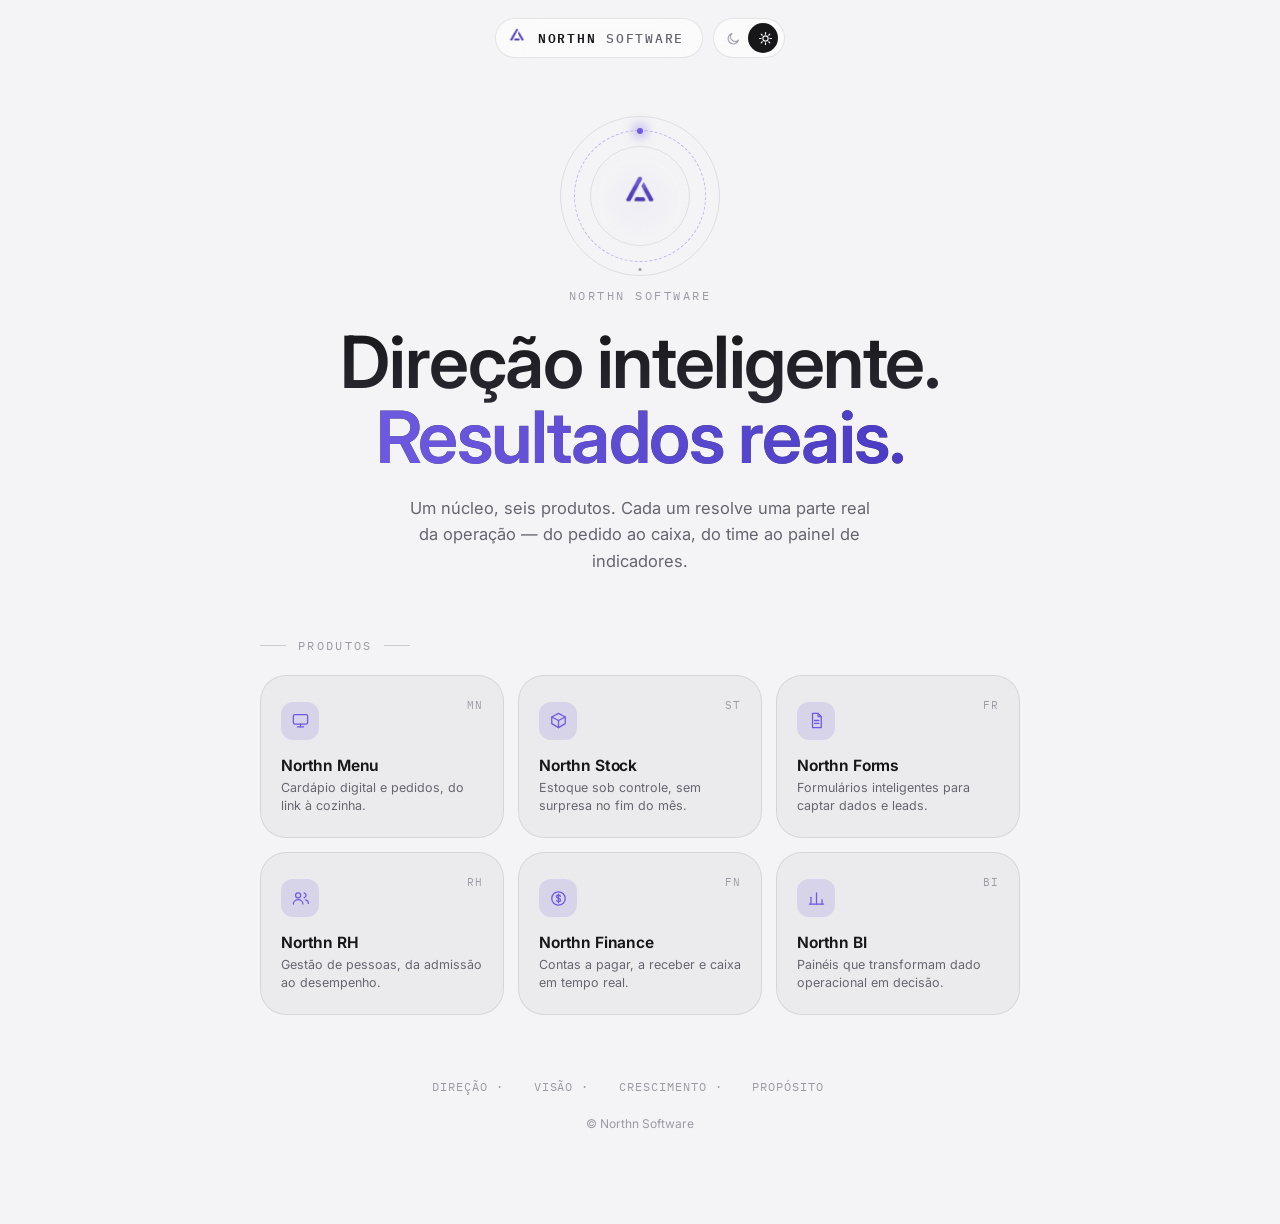
==== index-standalone.html @ f683bc9d "Add files via upload" ====
<!DOCTYPE html>
<html lang="pt-BR" data-theme="dark">
<head>
<meta charset="UTF-8">
<meta name="viewport" content="width=device-width, initial-scale=1, viewport-fit=cover">
<title>Northn Software — Direção inteligente. Resultados reais.</title>
<meta name="description" content="Northn Software: Menu, Stock, Forms, RH, Finance e BI — uma suíte de produtos para operações que querem crescer com clareza.">
<link rel="icon" href="[data-uri]">

<link rel="preconnect" href="https://fonts.googleapis.com">
<link rel="preconnect" href="https://fonts.gstatic.com" crossorigin>
<link href="https://fonts.googleapis.com/css2?family=Inter:wght@400;500;600;650;700&family=IBM+Plex+Mono:wght@400;500&display=swap" rel="stylesheet">
<link href="https://api.fontshare.com/v2/css?f[]=clash-display@500,600,700&display=swap" rel="stylesheet">

<style>
/* =========================================================
   Northn Software — Design System
   Dark liquid-glass, acento violeta (extraído da marca),
   tipografia Clash Display + Inter + IBM Plex Mono.
   ========================================================= */

:root {
  /* ---- Cor (tema escuro, padrão) ---- */
  --void: #0a0a0d;
  --charcoal: #131317;
  --surface: rgba(255,255,255,0.045);
  --surface-strong: rgba(255,255,255,0.08);
  --line: rgba(255,255,255,0.09);
  --line-strong: rgba(255,255,255,0.16);

  --ink: #f3f2f6;
  --ink-soft: #9a99a5;
  --ink-faint: #55545f;

  --accent-1: #9c8cff;
  --accent-2: #4b3bc4;
  --accent-rgb: 124, 106, 232;

  --grain-op: 0.4;
  --hero-gradient: linear-gradient(180deg, #fff 0%, #f3f2f6 55%, #b9b7c6 100%);
  --ambient-2: rgba(255,255,255,0.05);

  /* ---- Tipografia ---- */
  --font-display: 'Clash Display', 'Inter', sans-serif;
  --font-body: 'Inter', -apple-system, sans-serif;
  --font-mono: 'IBM Plex Mono', ui-monospace, monospace;

  /* ---- Motion ---- */
  --ease-spring: cubic-bezier(0.34, 1.56, 0.64, 1);
  --ease-out: cubic-bezier(0.16, 1, 0.3, 1);

  --r-md: 18px;
  --r-lg: 26px;
  --r-pill: 999px;
}

:root[data-theme="light"] {
  --void: #f4f4f6;
  --charcoal: #ffffff;
  --surface: rgba(0,0,0,0.035);
  --surface-strong: rgba(0,0,0,0.06);
  --line: rgba(0,0,0,0.09);
  --line-strong: rgba(0,0,0,0.16);

  --ink: #17171a;
  --ink-soft: #66656f;
  --ink-faint: #9c9ba5;

  --accent-1: #6e5ae0;
  --accent-2: #4b3bc4;
  --accent-rgb: 94, 74, 216;

  --grain-op: 0.25;
  --hero-gradient: linear-gradient(180deg, #17171a 0%, #2b2a33 55%, #55545f 100%);
  --ambient-2: rgba(0,0,0,0.035);
}

/* Transição suave ao trocar de tema */
body, .ambient, .glass, .topbar-inner, .tile, .feature, .other-link,
.detail-icon, .tile-icon, .back-btn, .theme-toggle, .theme-toggle .thumb {
  transition: background-color 0.5s var(--ease-out), border-color 0.5s var(--ease-out),
              color 0.5s var(--ease-out), box-shadow 0.5s var(--ease-out);
}

* { box-sizing: border-box; }
html { scroll-behavior: smooth; }
html, body {
  margin: 0; padding: 0;
  background: var(--void);
  color: var(--ink);
  font-family: var(--font-body);
  -webkit-font-smoothing: antialiased;
  overflow-x: hidden;
}
img { max-width: 100%; display: block; }
button { font-family: inherit; cursor: pointer; }
a { text-decoration: none; color: inherit; }
::selection { background: rgba(var(--accent-rgb), 0.35); color: #fff; }
::-webkit-scrollbar { width: 0; height: 0; }

/* ---------- Fundo ambiente ---------- */
.ambient {
  position: fixed; inset: 0; z-index: -1; overflow: hidden; background: var(--void);
}
.ambient::before, .ambient::after {
  content: ''; position: absolute; border-radius: 50%; filter: blur(90px);
}
.ambient::before {
  width: 60vmax; height: 60vmax; top: -22%; left: -18%;
  background: radial-gradient(circle at 35% 35%, rgba(var(--accent-rgb), 0.16), transparent 70%);
  animation: driftA 26s ease-in-out infinite alternate;
}
.ambient::after {
  width: 55vmax; height: 55vmax; bottom: -25%; right: -15%;
  background: radial-gradient(circle at 65% 65%, var(--ambient-2, rgba(255,255,255,0.05)), transparent 70%);
  animation: driftB 30s ease-in-out infinite alternate;
}
@keyframes driftA { to { transform: translate(6%, 8%) scale(1.12); } }
@keyframes driftB { to { transform: translate(-5%, -6%) scale(1.08); } }
.ambient .grain {
  position: absolute; inset: 0;
  background-image: radial-gradient(rgba(255,255,255,0.025) 1px, transparent 1px);
  background-size: 3px 3px;
  opacity: var(--grain-op);
}

/* ---------- Vidro ---------- */
.glass {
  background: var(--surface);
  backdrop-filter: blur(22px) saturate(1.4);
  -webkit-backdrop-filter: blur(22px) saturate(1.4);
  border: 1px solid var(--line);
}

/* ---------- Barra superior ---------- */
.topbar {
  position: fixed; top: 0; left: 0; right: 0; z-index: 100;
  display: flex; align-items: center; justify-content: center; gap: 10px;
  padding: 18px 24px;
  transition: padding 0.4s var(--ease-out);
}
.topbar.scrolled { padding: 12px 24px; }
.topbar-inner {
  display: flex; align-items: center; gap: 10px;
  padding: 8px 18px 8px 10px;
  border-radius: var(--r-pill);
  background: rgba(19,19,23,0.55);
  backdrop-filter: blur(20px) saturate(1.5);
  -webkit-backdrop-filter: blur(20px) saturate(1.5);
  border: 1px solid var(--line);
  cursor: pointer;
  transition: border-color 0.25s var(--ease-out), transform 0.2s var(--ease-spring), background 0.5s var(--ease-out);
}
[data-theme="light"] .topbar-inner { background: rgba(255,255,255,0.6); }
.topbar-inner:hover { border-color: var(--line-strong); }
.topbar-inner:active { transform: scale(0.97); }
.topbar-inner img { width: 22px; height: 22px; object-fit: contain; }
.topbar-word {
  font-family: var(--font-mono); font-size: 12.5px; font-weight: 500;
  letter-spacing: 0.14em; color: var(--ink-soft);
}
.topbar-word b { color: var(--ink); font-weight: 600; }

/* ---------- Seletor de tema ---------- */
.theme-toggle {
  display: flex; align-items: center; gap: 2px;
  padding: 4px; border-radius: var(--r-pill);
  background: rgba(19,19,23,0.55);
  backdrop-filter: blur(20px) saturate(1.5);
  -webkit-backdrop-filter: blur(20px) saturate(1.5);
  border: 1px solid var(--line);
  position: relative;
}
[data-theme="light"] .theme-toggle { background: rgba(255,255,255,0.6); }
.theme-toggle button {
  position: relative; z-index: 2;
  width: 30px; height: 30px; border: none; background: transparent;
  border-radius: 50%; display: flex; align-items: center; justify-content: center;
  color: var(--ink-faint);
  transition: color 0.35s var(--ease-out);
}
.theme-toggle button svg { width: 15px; height: 15px; }
.theme-toggle button.is-active { color: var(--void); }
.theme-toggle .thumb {
  position: absolute; top: 4px; left: 4px; width: 30px; height: 30px;
  border-radius: 50%; background: var(--ink);
  transition: transform 0.4s var(--ease-spring), background 0.5s var(--ease-out);
  z-index: 1;
}
.theme-toggle[data-pos="1"] .thumb { transform: translateX(30px); }

/* ---------- Layout de página ---------- */
.stage { position: relative; min-height: 100vh; }
.view {
  min-height: 100vh;
  display: flex; flex-direction: column; align-items: center;
  padding: 130px 24px 80px;
  opacity: 0; transform: translateY(10px) scale(0.985); filter: blur(6px);
  transition: opacity 0.55s var(--ease-out), transform 0.55s var(--ease-out), filter 0.55s var(--ease-out);
  pointer-events: none;
  position: absolute; inset: 0;
}
.view.active { opacity: 1; transform: translateY(0) scale(1); filter: blur(0); pointer-events: auto; position: relative; }

/* ---------- Hero ---------- */
.hero { text-align: center; max-width: 720px; margin: 0 auto 64px; position: relative; }
.hero-spotlight {
  position: absolute; inset: -60px -24px auto -24px; height: 420px;
  background: radial-gradient(320px circle at var(--mx, 50%) var(--my, 10%), rgba(var(--accent-rgb), 0.14), transparent 70%);
  pointer-events: none; z-index: -1; opacity: 0; transition: opacity 0.6s var(--ease-out);
}
.hero:hover .hero-spotlight { opacity: 1; }

.ring-wrap {
  position: relative; width: 132px; height: 132px; margin: 0 auto 26px;
  display: flex; align-items: center; justify-content: center;
}
.ring {
  position: absolute; inset: 0; border-radius: 50%;
  border: 1px dashed rgba(var(--accent-rgb), 0.35);
  animation: spin 46s linear infinite;
}
.ring::before {
  content: ''; position: absolute; top: -3px; left: 50%; width: 6px; height: 6px;
  background: var(--accent-1); border-radius: 50%; transform: translateX(-50%);
  box-shadow: 0 0 12px 2px rgba(var(--accent-rgb), 0.7);
}
.ring-outer {
  position: absolute; inset: -14px; border-radius: 50%;
  border: 1px solid var(--line);
  animation: spin 70s linear infinite reverse;
}
.ring-outer::before {
  content: ''; position: absolute; bottom: 4px; left: 50%; width: 3px; height: 3px;
  background: var(--ink-faint); border-radius: 50%; transform: translateX(-50%);
}
.ring-inner {
  position: absolute; inset: 16px; border-radius: 50%;
  border: 1px solid var(--line);
}
@keyframes spin { to { transform: rotate(360deg); } }
.logo-mark {
  width: 46px; height: 46px; object-fit: contain; position: relative; z-index: 2;
  filter: drop-shadow(0 8px 20px rgba(var(--accent-rgb), 0.35));
  transition: transform 0.5s var(--ease-spring);
}
.ring-wrap:hover .logo-mark { transform: scale(1.08) rotate(-6deg); }

.eyebrow-word {
  font-family: var(--font-mono); font-size: 11.5px; letter-spacing: 0.22em;
  color: var(--ink-faint); text-transform: uppercase; margin-bottom: 22px;
}

.hero h1 {
  font-family: var(--font-display); font-weight: 600;
  font-size: clamp(38px, 7vw, 72px); line-height: 1.04; letter-spacing: -0.02em;
  margin: 0 0 20px;
  background: var(--hero-gradient);
  -webkit-background-clip: text; background-clip: text; color: transparent;
}
.hero h1 .grad {
  background: linear-gradient(100deg, var(--accent-1), var(--accent-2));
  -webkit-background-clip: text; background-clip: text; color: transparent;
}

.hero p.sub {
  font-size: 16.5px; line-height: 1.6; color: var(--ink-soft);
  max-width: 480px; margin: 0 auto;
}

/* ---------- Grid de produtos ---------- */
.grid-label {
  font-family: var(--font-mono); font-size: 11.5px; letter-spacing: 0.2em;
  color: var(--ink-faint); text-transform: uppercase;
  display: flex; align-items: center; gap: 12px;
  margin-bottom: 22px;
}
.grid-label::before, .grid-label::after { content: ''; width: 26px; height: 1px; background: var(--line-strong); }

.grid {
  display: grid; grid-template-columns: repeat(3, 1fr); gap: 14px;
  width: 100%; max-width: 760px;
  perspective: 1200px;
}
@media (max-width: 720px) { .grid { grid-template-columns: repeat(2, 1fr); } }
@media (max-width: 440px) { .grid { grid-template-columns: 1fr; } }

.tile {
  position: relative;
  padding: 26px 20px 22px;
  border-radius: var(--r-lg);
  background: var(--surface);
  border: 1px solid var(--line);
  backdrop-filter: blur(18px) saturate(1.3);
  -webkit-backdrop-filter: blur(18px) saturate(1.3);
  text-align: left;
  overflow: hidden;
  opacity: 0; transform: translateY(16px);
  animation: tileIn 0.6s var(--ease-out) both;
  transition: transform 0.32s var(--ease-spring), border-color 0.3s var(--ease-out), background 0.3s var(--ease-out);
}
.tile:nth-child(1) { animation-delay: 0.28s; }
.tile:nth-child(2) { animation-delay: 0.34s; }
.tile:nth-child(3) { animation-delay: 0.40s; }
.tile:nth-child(4) { animation-delay: 0.46s; }
.tile:nth-child(5) { animation-delay: 0.52s; }
.tile:nth-child(6) { animation-delay: 0.58s; }
@keyframes tileIn { to { opacity: 1; transform: translateY(0); } }

.tile::before {
  content: ''; position: absolute; inset: -1px; border-radius: inherit; padding: 1px;
  background: conic-gradient(from var(--ang, 0deg), transparent 0 70%, var(--accent-1) 85%, transparent 100%);
  -webkit-mask: linear-gradient(#000 0 0) content-box, linear-gradient(#000 0 0);
  -webkit-mask-composite: xor; mask-composite: exclude;
  opacity: 0; transition: opacity 0.4s var(--ease-out);
  pointer-events: none;
}
.tile:hover::before { opacity: 1; animation: sweep 2.6s linear infinite; }
@keyframes sweep { to { --ang: 360deg; } }

.tile:hover { border-color: var(--line-strong); background: var(--surface-strong); }
.tile:active { transform: scale(0.98) !important; }

.tile-icon {
  width: 38px; height: 38px; border-radius: 12px;
  display: flex; align-items: center; justify-content: center;
  background: rgba(var(--accent-rgb), 0.14);
  color: var(--accent-1);
  margin-bottom: 16px;
  transition: transform 0.35s var(--ease-spring);
}
.tile:hover .tile-icon { transform: scale(1.08) rotate(-4deg); }
.tile-icon svg { width: 19px; height: 19px; }

.tile-code {
  position: absolute; top: 22px; right: 20px;
  font-family: var(--font-mono); font-size: 10.5px; letter-spacing: 0.08em;
  color: var(--ink-faint);
}
.tile h3 { font-size: 15.5px; font-weight: 650; margin: 0 0 4px; letter-spacing: -0.01em; }
.tile p { font-size: 12.5px; color: var(--ink-soft); margin: 0; line-height: 1.45; }

/* ---------- Rodapé (home) ---------- */
.values {
  display: flex; flex-wrap: wrap; justify-content: center; gap: 10px 22px;
  margin-top: 64px; font-family: var(--font-mono); font-size: 11.5px;
  letter-spacing: 0.08em; color: var(--ink-faint); text-transform: uppercase;
}
.values span { position: relative; padding-right: 24px; }
.values span::after { content: '·'; position: absolute; right: 8px; color: var(--ink-faint); }
.values span:last-child::after { content: ''; }

.footer-note {
  margin-top: 22px; font-size: 12px; color: var(--ink-faint);
}

/* ---------- Página de projeto ---------- */
.back-btn {
  display: inline-flex; align-items: center; gap: 7px;
  padding: 9px 16px 9px 12px; border-radius: var(--r-pill);
  font-size: 13px; font-weight: 600; color: var(--ink-soft);
  align-self: flex-start; margin: 0 auto 40px; width: fit-content;
  transition: border-color 0.25s var(--ease-out), color 0.25s var(--ease-out), transform 0.2s var(--ease-spring);
}
.back-btn:hover { color: var(--ink); border-color: var(--line-strong); }
.back-btn:active { transform: scale(0.96); }
.back-btn svg { width: 15px; height: 15px; }

.detail { max-width: 620px; margin: 0 auto; text-align: center; }

.detail-icon {
  width: 76px; height: 76px; border-radius: 22px;
  display: flex; align-items: center; justify-content: center;
  background: rgba(var(--accent-rgb), 0.14);
  color: var(--accent-1);
  margin: 0 auto 24px;
  box-shadow: 0 18px 50px -18px rgba(var(--accent-rgb), 0.55);
}
.detail-icon svg { width: 34px; height: 34px; }

.detail-code {
  display: inline-block; font-family: var(--font-mono); font-size: 11px;
  letter-spacing: 0.16em; color: var(--ink-soft); text-transform: uppercase;
  padding: 6px 14px; border-radius: var(--r-pill); border: 1px solid var(--line);
  margin-bottom: 18px;
}

.detail h2 {
  font-family: var(--font-display); font-weight: 600;
  font-size: clamp(30px, 5vw, 46px); letter-spacing: -0.02em; margin: 0 0 14px;
}
.detail .tagline {
  font-size: 17px; color: var(--ink); font-weight: 500; margin: 0 0 16px;
}
.detail .desc {
  font-size: 15.5px; line-height: 1.7; color: var(--ink-soft); margin: 0 0 40px;
}

.features {
  display: grid; gap: 12px; text-align: left; margin: 0 0 48px;
}
.feature {
  display: flex; align-items: flex-start; gap: 14px;
  padding: 16px 18px; border-radius: var(--r-md);
  background: var(--surface); border: 1px solid var(--line);
}
.feature .dot {
  flex-shrink: 0; width: 22px; height: 22px; border-radius: 50%;
  background: rgba(var(--accent-rgb), 0.16); color: var(--accent-1);
  display: flex; align-items: center; justify-content: center; margin-top: 1px;
}
.feature .dot svg { width: 11px; height: 11px; }
.feature p { margin: 0; font-size: 14px; color: var(--ink-soft); line-height: 1.5; }
.feature strong { color: var(--ink); font-weight: 600; }

.divider { width: 100%; height: 1px; background: var(--line); margin-bottom: 32px; }

.other-label {
  font-family: var(--font-mono); font-size: 11px; letter-spacing: 0.16em;
  color: var(--ink-faint); text-transform: uppercase; margin-bottom: 16px;
}
.other-links { display: flex; flex-wrap: wrap; justify-content: center; gap: 8px; }
.other-link {
  padding: 8px 15px; border-radius: var(--r-pill); font-size: 12.5px; font-weight: 550;
  background: var(--surface); border: 1px solid var(--line); color: var(--ink-soft);
  transition: all 0.25s var(--ease-out);
}
.other-link:hover { color: var(--ink); border-color: var(--line-strong); transform: translateY(-2px); }

/* ---------- Scroll reveal ---------- */
.reveal {
  opacity: 0; transform: translateY(22px);
  transition: opacity 0.7s var(--ease-out), transform 0.7s var(--ease-out);
}
.reveal.visible { opacity: 1; transform: translateY(0); }

/* ---------- Acessibilidade ---------- */
:focus-visible { outline: 2px solid var(--accent-1); outline-offset: 3px; border-radius: 8px; }

@media (prefers-reduced-motion: reduce) {
  *, *::before, *::after { animation-duration: 0.001s !important; transition-duration: 0.001s !important; }
  .ring, .ring-outer { animation: none; }
}

</style>
</head>
<body>

<div class="ambient"><div class="grain"></div></div>

<div class="topbar" id="topbar">
  <a href="#" class="topbar-inner">
    <img src="[data-uri]" alt="Northn">
    <span class="topbar-word"><b>NORTHN</b> SOFTWARE</span>
  </a>
  <div class="theme-toggle" id="themeToggle" data-pos="0">
    <div class="thumb"></div>
    <button type="button" data-theme-btn="dark" aria-label="Tema escuro" title="Tema escuro"></button>
    <button type="button" data-theme-btn="light" aria-label="Tema claro" title="Tema claro"></button>
  </div>
</div>

<div class="stage">
  <div class="view" id="view-home"></div>
  <div class="view" id="view-detail"></div>
</div>

<script>
/* =========================================================
   Northn Software — app.js
   Dados dos produtos + roteamento (hash) + render das telas
   ========================================================= */

const ICONS = {
  menu: `<svg viewBox="0 0 24 24" fill="none" stroke="currentColor" stroke-width="1.6" stroke-linecap="round" stroke-linejoin="round"><rect x="3" y="4.5" width="18" height="12" rx="2"/><line x1="8" y1="20" x2="16" y2="20"/><line x1="12" y1="16.5" x2="12" y2="20"/></svg>`,
  stock: `<svg viewBox="0 0 24 24" fill="none" stroke="currentColor" stroke-width="1.6" stroke-linecap="round" stroke-linejoin="round"><path d="M3.5 7.5 12 3l8.5 4.5V16L12 21l-8.5-5Z"/><path d="M3.5 7.5 12 12l8.5-4.5"/><line x1="12" y1="12" x2="12" y2="21"/></svg>`,
  forms: `<svg viewBox="0 0 24 24" fill="none" stroke="currentColor" stroke-width="1.6" stroke-linecap="round" stroke-linejoin="round"><path d="M7 3h7l4 4v14H7Z"/><path d="M14 3v4h4"/><line x1="9.5" y1="12" x2="15" y2="12"/><line x1="9.5" y1="15.5" x2="15" y2="15.5"/></svg>`,
  rh: `<svg viewBox="0 0 24 24" fill="none" stroke="currentColor" stroke-width="1.6" stroke-linecap="round" stroke-linejoin="round"><circle cx="9" cy="8" r="3.2"/><path d="M3 19c0-3.3 2.7-5.5 6-5.5s6 2.2 6 5.5"/><path d="M16.5 4.8c1.4.4 2.5 1.7 2.5 3.2s-1.1 2.8-2.5 3.2"/><path d="M18.5 13.7c2 .6 3.5 2.4 3.5 4.6"/></svg>`,
  finance: `<svg viewBox="0 0 24 24" fill="none" stroke="currentColor" stroke-width="1.6" stroke-linecap="round" stroke-linejoin="round"><circle cx="12" cy="12" r="8.5"/><path d="M14.5 9.3c-.4-.9-1.4-1.4-2.5-1.4-1.5 0-2.6.9-2.6 2s.9 1.7 2.6 2c1.7.3 2.6 1 2.6 2.1 0 1.1-1.1 2-2.6 2-1.2 0-2.1-.5-2.5-1.4"/><line x1="12" y1="6.5" x2="12" y2="17.5"/></svg>`,
  bi: `<svg viewBox="0 0 24 24" fill="none" stroke="currentColor" stroke-width="1.6" stroke-linecap="round" stroke-linejoin="round"><line x1="5" y1="19" x2="5" y2="10.5"/><line x1="12" y1="19" x2="12" y2="5"/><line x1="19" y1="19" x2="19" y2="13.5"/><line x1="3" y1="19" x2="21" y2="19"/></svg>`,
  check: `<svg viewBox="0 0 24 24" fill="none" stroke="currentColor" stroke-width="2.2" stroke-linecap="round" stroke-linejoin="round"><polyline points="5 13 9.5 17.5 19 7"/></svg>`,
  chevronLeft: `<svg viewBox="0 0 24 24" fill="none" stroke="currentColor" stroke-width="2" stroke-linecap="round" stroke-linejoin="round"><polyline points="15 6 9 12 15 18"/></svg>`,
  sun: `<svg viewBox="0 0 24 24" fill="none" stroke="currentColor" stroke-width="1.8" stroke-linecap="round" stroke-linejoin="round"><circle cx="12" cy="12" r="4.2"/><line x1="12" y1="2.5" x2="12" y2="5"/><line x1="12" y1="19" x2="12" y2="21.5"/><line x1="2.5" y1="12" x2="5" y2="12"/><line x1="19" y1="12" x2="21.5" y2="12"/><line x1="5.1" y1="5.1" x2="6.8" y2="6.8"/><line x1="17.2" y1="17.2" x2="18.9" y2="18.9"/><line x1="5.1" y1="18.9" x2="6.8" y2="17.2"/><line x1="17.2" y1="6.8" x2="18.9" y2="5.1"/></svg>`,
  moon: `<svg viewBox="0 0 24 24" fill="none" stroke="currentColor" stroke-width="1.8" stroke-linecap="round" stroke-linejoin="round"><path d="M20 14.5A8.5 8.5 0 1 1 9.5 4a6.8 6.8 0 0 0 10.5 10.5Z"/></svg>`,
};

const PRODUTOS = [
  {
    id: 'menu', codigo: 'MN',
    nome: 'Northn Menu',
    resumo: 'Cardápio digital e pedidos, do link à cozinha.',
    tagline: 'O cardápio que também administra o pedido.',
    descricao: 'Cada loja tem seu próprio cardápio digital, com identidade visual própria e um painel completo para gerenciar produtos, categorias, horários e pedidos — do primeiro clique do cliente até a confirmação na cozinha.',
    features: [
      { t: 'Cardápio por loja', d: 'Identidade visual, categorias e produtos configuráveis por estabelecimento.' },
      { t: 'Pedidos em tempo real', d: 'O pedido chega instantaneamente no painel de quem está operando.' },
      { t: 'Painel de gestão', d: 'Horários, disponibilidade e status do pedido em um só lugar.' },
    ],
  },
  {
    id: 'stock', codigo: 'ST',
    nome: 'Northn Stock',
    resumo: 'Estoque sob controle, sem surpresa no fim do mês.',
    tagline: 'Saiba o que tem, o que falta e o que está parado.',
    descricao: 'Controle de estoque pensado para operação: entradas, saídas e alertas de reposição antes que o item mais vendido acabe. Menos planilha, mais decisão.',
    features: [
      { t: 'Alertas de reposição', d: 'Aviso automático antes de um item crítico zerar.' },
      { t: 'Movimentações rastreadas', d: 'Toda entrada e saída registrada, com histórico consultável.' },
      { t: 'Visão por categoria', d: 'Entenda o que gira rápido e o que está parado no estoque.' },
    ],
  },
  {
    id: 'forms', codigo: 'FR',
    nome: 'Northn Forms',
    resumo: 'Formulários inteligentes para captar dados e leads.',
    tagline: 'Do formulário à resposta, sem fricção.',
    descricao: 'Monte formulários personalizados para captar pedidos, leads ou respostas internas, com lógica condicional e envio direto para quem precisa agir sobre aquele dado.',
    features: [
      { t: 'Construção sem código', d: 'Monte e publique um formulário em minutos.' },
      { t: 'Lógica condicional', d: 'Perguntas que se adaptam à resposta anterior.' },
      { t: 'Respostas organizadas', d: 'Cada envio chega estruturado, pronto para uso.' },
    ],
  },
  {
    id: 'rh', codigo: 'RH',
    nome: 'Northn RH',
    resumo: 'Gestão de pessoas, da admissão ao desempenho.',
    tagline: 'Um lugar só para cuidar de quem faz a operação acontecer.',
    descricao: 'Centraliza admissão, ponto e avaliações de desempenho, dando ao time de gestão uma visão clara de cada pessoa e do time como um todo.',
    features: [
      { t: 'Admissão simplificada', d: 'Documentos e dados do colaborador em um fluxo único.' },
      { t: 'Ponto digital', d: 'Registro de jornada sem planilha paralela.' },
      { t: 'Avaliações de desempenho', d: 'Acompanhamento contínuo, não só uma vez por ano.' },
    ],
  },
  {
    id: 'finance', codigo: 'FN',
    nome: 'Northn Finance',
    resumo: 'Contas a pagar, a receber e caixa em tempo real.',
    tagline: 'Visão clara do caixa, sem esperar o fim do mês.',
    descricao: 'Acompanhe contas a pagar e a receber, fluxo de caixa e projeções, com uma visão financeira que se atualiza junto com a operação — não depois dela.',
    features: [
      { t: 'Fluxo de caixa ao vivo', d: 'Entradas e saídas refletidas assim que acontecem.' },
      { t: 'Contas organizadas', d: 'A pagar e a receber, com vencimento e status visíveis.' },
      { t: 'Projeções simples', d: 'Uma leitura clara de para onde o caixa está indo.' },
    ],
  },
  {
    id: 'bi', codigo: 'BI',
    nome: 'Northn BI',
    resumo: 'Painéis que transformam dado operacional em decisão.',
    tagline: 'Os números da operação, prontos para decidir.',
    descricao: 'Reúne dados dos outros produtos Northn (e de fora deles) em painéis claros, feitos para responder perguntas de gestão rápido — sem exportar planilha.',
    features: [
      { t: 'Painéis prontos', d: 'Indicadores-chave já organizados, sem montar do zero.' },
      { t: 'Dados conectados', d: 'Integra com o restante da suíte Northn automaticamente.' },
      { t: 'Leitura rápida', d: 'Feito para responder "como estamos" em segundos.' },
    ],
  },
];

function render() {
  const hash = window.location.hash.replace('#', '');
  const produto = PRODUTOS.find(p => p.id === hash);
  const home = document.getElementById('view-home');
  const detail = document.getElementById('view-detail');

  if (produto) {
    detail.innerHTML = renderDetail(produto);
    home.classList.remove('active');
    detail.classList.add('active');
    window.scrollTo({ top: 0, behavior: 'instant' in window ? 'instant' : 'auto' });
    setupReveal(detail);
  } else {
    home.classList.add('active');
    detail.classList.remove('active');
    window.scrollTo({ top: 0, behavior: 'instant' in window ? 'instant' : 'auto' });
  }
}

/* Observa elementos .reveal e os revela ao entrar na viewport */
const revealObserver = ('IntersectionObserver' in window)
  ? new IntersectionObserver((entries) => {
      entries.forEach(entry => {
        if (entry.isIntersecting) {
          entry.target.classList.add('visible');
          revealObserver.unobserve(entry.target);
        }
      });
    }, { threshold: 0.15 })
  : null;

function setupReveal(scope) {
  const els = scope.querySelectorAll('.reveal');
  els.forEach((el, i) => {
    el.style.transitionDelay = `${i * 0.06}s`;
    if (revealObserver) revealObserver.observe(el);
    else el.classList.add('visible');
  });
}

function renderHome() {
  return `
    <div class="hero" id="hero">
      <div class="hero-spotlight" id="heroSpotlight"></div>
      <div class="ring-wrap">
        <div class="ring-outer"></div>
        <div class="ring"></div>
        <div class="ring-inner"></div>
        <img src="[data-uri]" alt="Northn" class="logo-mark">
      </div>
      <div class="eyebrow-word">Northn Software</div>
      <h1>Direção inteligente.<br><span class="grad">Resultados reais.</span></h1>
      <p class="sub">Um núcleo, seis produtos. Cada um resolve uma parte real da operação — do pedido ao caixa, do time ao painel de indicadores.</p>
    </div>

    <div style="width:100%;max-width:760px;">
      <div class="grid-label">Produtos</div>
      <div class="grid">
        ${PRODUTOS.map(p => `
          <a href="#${p.id}" class="tile">
            <span class="tile-code">${p.codigo}</span>
            <div class="tile-icon">${ICONS[p.id]}</div>
            <h3>${p.nome}</h3>
            <p>${p.resumo}</p>
          </a>
        `).join('')}
      </div>
    </div>

    <div class="values">
      <span>Direção</span><span>Visão</span><span>Crescimento</span><span>Propósito</span>
    </div>
    <p class="footer-note">© Northn Software</p>
  `;
}

function renderDetail(p) {
  const outros = PRODUTOS.filter(x => x.id !== p.id);
  return `
    <a href="#" class="back-btn glass">${ICONS.chevronLeft} Todos os produtos</a>
    <div class="detail">
      <div class="detail-icon">${ICONS[p.id]}</div>
      <div class="detail-code">Módulo · ${p.codigo}</div>
      <h2>${p.nome}</h2>
      <p class="tagline">${p.tagline}</p>
      <p class="desc">${p.descricao}</p>

      <div class="features">
        ${p.features.map(f => `
          <div class="feature reveal">
            <span class="dot">${ICONS.check}</span>
            <p><strong>${f.t}.</strong> ${f.d}</p>
          </div>
        `).join('')}
      </div>

      <div class="divider"></div>
      <div class="other-label">Outros produtos</div>
      <div class="other-links">
        ${outros.map(o => `<a href="#${o.id}" class="other-link">${o.nome.replace('Northn ', '')}</a>`).join('')}
      </div>
    </div>
  `;
}

document.getElementById('view-home').innerHTML = renderHome();
window.addEventListener('hashchange', render);
render();

/* =========================================================
   Tema claro / escuro
   ========================================================= */
(function setupTheme() {
  const root = document.documentElement;
  const toggle = document.getElementById('themeToggle');
  const btnDark = toggle.querySelector('[data-theme-btn="dark"]');
  const btnLight = toggle.querySelector('[data-theme-btn="light"]');
  btnDark.innerHTML = ICONS.moon;
  btnLight.innerHTML = ICONS.sun;

  function aplicar(tema) {
    root.setAttribute('data-theme', tema);
    toggle.setAttribute('data-pos', tema === 'light' ? '1' : '0');
    btnDark.classList.toggle('is-active', tema === 'dark');
    btnLight.classList.toggle('is-active', tema === 'light');
  }

  // Preferência do sistema como ponto de partida (sem persistir entre sessões)
  const prefereClaro = window.matchMedia && window.matchMedia('(prefers-color-scheme: light)').matches;
  aplicar(prefereClaro ? 'light' : 'dark');

  btnDark.addEventListener('click', () => aplicar('dark'));
  btnLight.addEventListener('click', () => aplicar('light'));
})();

/* =========================================================
   Spotlight do hero (segue o cursor)
   ========================================================= */
(function setupHeroSpotlight() {
  const hero = document.getElementById('hero');
  const spot = document.getElementById('heroSpotlight');
  if (!hero || !spot) return;
  hero.addEventListener('mousemove', (e) => {
    const r = hero.getBoundingClientRect();
    spot.style.setProperty('--mx', `${e.clientX - r.left}px`);
    spot.style.setProperty('--my', `${e.clientY - r.top}px`);
  });
})();

/* =========================================================
   Tilt 3D nos cards de produto (segue o cursor, estilo Apple)
   ========================================================= */
(function setupTileTilt() {
  const tiles = document.querySelectorAll('.tile');
  tiles.forEach(tile => {
    tile.style.transition = 'transform 0.5s ' + getComputedStyle(document.documentElement).getPropertyValue('--ease-spring') + ', border-color 0.3s, background 0.3s';

    tile.addEventListener('mousemove', (e) => {
      const r = tile.getBoundingClientRect();
      const px = (e.clientX - r.left) / r.width - 0.5;
      const py = (e.clientY - r.top) / r.height - 0.5;
      tile.style.transition = 'transform 0.12s linear';
      tile.style.transform = `perspective(1200px) rotateX(${py * -7}deg) rotateY(${px * 9}deg) translateY(-4px) scale(1.015)`;
    });
    tile.addEventListener('mouseleave', () => {
      tile.style.transition = 'transform 0.6s cubic-bezier(0.34, 1.56, 0.64, 1), border-color 0.3s, background 0.3s';
      tile.style.transform = 'perspective(1200px) rotateX(0) rotateY(0) translateY(0) scale(1)';
    });
  });
})();

/* =========================================================
   Barra superior — reage ao scroll
   ========================================================= */
(function setupTopbarScroll() {
  const topbar = document.getElementById('topbar');
  if (!topbar) return;
  window.addEventListener('scroll', () => {
    topbar.classList.toggle('scrolled', window.scrollY > 20);
  }, { passive: true });
})();

</script>
</body>
</html>
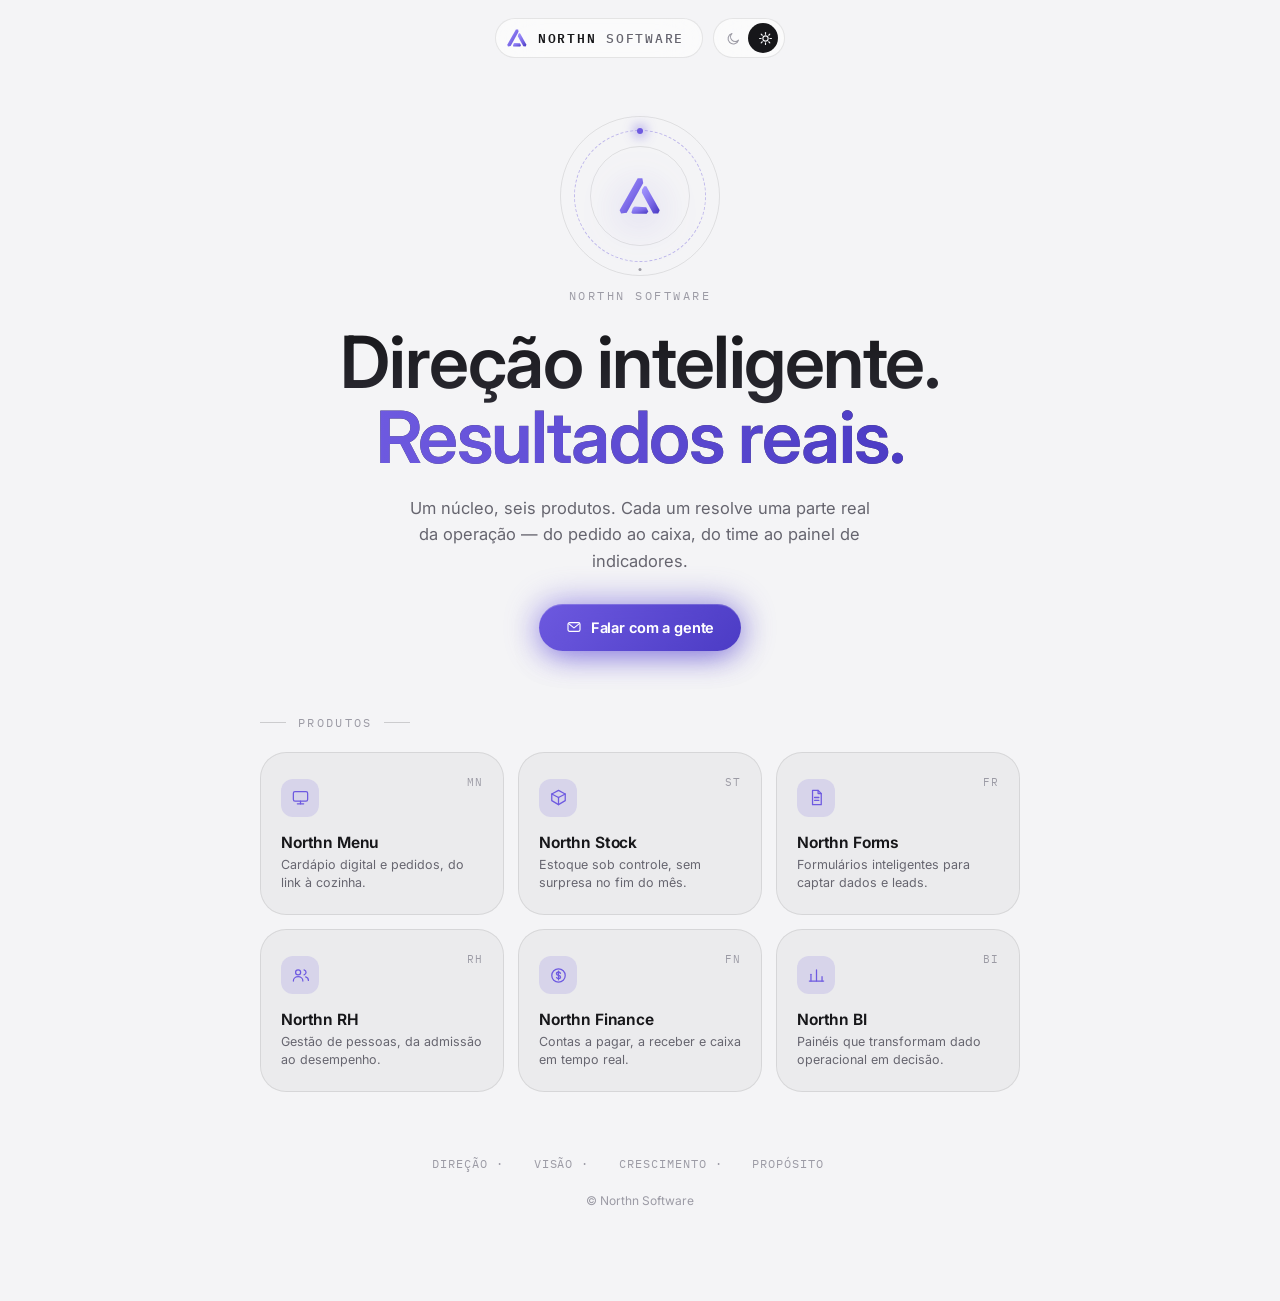
==== commit ac490297: "Add files via upload" ====
--- a/index-standalone.html
+++ b/index-standalone.html
@@ -1,11 +1,12 @@
 <!DOCTYPE html>
-<html lang="pt-BR" data-theme="dark">
+<html lang="pt-BR" data-theme="light">
 <head>
 <meta charset="UTF-8">
 <meta name="viewport" content="width=device-width, initial-scale=1, viewport-fit=cover">
 <title>Northn Software — Direção inteligente. Resultados reais.</title>
 <meta name="description" content="Northn Software: Menu, Stock, Forms, RH, Finance e BI — uma suíte de produtos para operações que querem crescer com clareza.">
-<link rel="icon" href="[data-uri]">
+<link rel="icon" type="image/svg+xml" href="[data-uri]">
+<link rel="alternate icon" href="[data-uri]">
 
 <link rel="preconnect" href="https://fonts.googleapis.com">
 <link rel="preconnect" href="https://fonts.gstatic.com" crossorigin>
@@ -154,7 +155,7 @@
 [data-theme="light"] .topbar-inner { background: rgba(255,255,255,0.6); }
 .topbar-inner:hover { border-color: var(--line-strong); }
 .topbar-inner:active { transform: scale(0.97); }
-.topbar-inner img { width: 22px; height: 22px; object-fit: contain; }
+.topbar-inner img, .topbar-inner svg.northn-mark { width: 22px; height: 22px; object-fit: contain; flex-shrink: 0; }
 .topbar-word {
   font-family: var(--font-mono); font-size: 12.5px; font-weight: 500;
   letter-spacing: 0.14em; color: var(--ink-soft);
@@ -266,6 +267,113 @@
 .hero p.sub {
   font-size: 16.5px; line-height: 1.6; color: var(--ink-soft);
   max-width: 480px; margin: 0 auto;
+}
+
+/* ---------- Botão de contato (CTA) ---------- */
+.cta-btn {
+  display: inline-flex; align-items: center; gap: 9px;
+  margin-top: 30px;
+  padding: 15px 27px;
+  border-radius: var(--r-pill);
+  font-size: 14.5px; font-weight: 650; letter-spacing: -0.01em;
+  color: #fff;
+  background: linear-gradient(135deg, var(--accent-1), var(--accent-2));
+  box-shadow: 0 10px 30px -8px rgba(var(--accent-rgb), 0.55), inset 0 1px 0 rgba(255,255,255,0.25);
+  position: relative; overflow: visible; isolation: isolate;
+  transition: transform 0.3s var(--ease-spring), box-shadow 0.35s var(--ease-out);
+}
+.cta-btn::before {
+  content: ''; position: absolute; inset: -3px; border-radius: inherit;
+  background: linear-gradient(135deg, var(--accent-1), var(--accent-2));
+  filter: blur(16px); opacity: 0.5; z-index: -1;
+  animation: ctaPulse 2.8s ease-in-out infinite;
+}
+@keyframes ctaPulse {
+  0%, 100% { opacity: 0.3; transform: scale(1); }
+  50% { opacity: 0.6; transform: scale(1.08); }
+}
+.cta-btn svg { width: 16px; height: 16px; transition: transform 0.3s var(--ease-spring); }
+.cta-btn:hover { transform: translateY(-3px); box-shadow: 0 16px 40px -8px rgba(var(--accent-rgb), 0.7), inset 0 1px 0 rgba(255,255,255,0.3); }
+.cta-btn:hover svg { transform: translateX(3px); }
+.cta-btn:active { transform: translateY(-1px) scale(0.97); }
+
+/* ---------- Formulário de contato ---------- */
+.contact-form { width: 100%; max-width: 420px; margin: 0 auto; text-align: left; }
+.field { display: flex; flex-direction: column; gap: 6px; margin-bottom: 16px; }
+.field label { font-size: 13px; font-weight: 600; color: var(--ink-soft); padding-left: 3px; }
+.field input, .field textarea {
+  font-family: inherit; font-size: 15px; padding: 13px 16px;
+  border-radius: var(--r-md); border: 1.5px solid var(--line);
+  background: var(--surface); color: var(--ink); outline: none; width: 100%;
+  transition: border-color 0.2s var(--ease-out), box-shadow 0.2s var(--ease-out), background 0.2s var(--ease-out);
+}
+.field input::placeholder, .field textarea::placeholder { color: var(--ink-faint); }
+.field input:focus, .field textarea:focus {
+  border-color: var(--accent-1); box-shadow: 0 0 0 4px rgba(var(--accent-rgb), 0.16);
+}
+.field textarea { resize: vertical; min-height: 96px; font-family: inherit; }
+.field-error-msg {
+  font-size: 12px; color: #ff6961; padding-left: 3px;
+  display: none; animation: fieldErrorIn 0.25s var(--ease-out);
+}
+@keyframes fieldErrorIn { from { opacity: 0; transform: translateY(-3px); } to { opacity: 1; transform: translateY(0); } }
+.field.error input, .field.error textarea { border-color: #ff453a; }
+.field.error .field-error-msg { display: block; }
+
+.form-note { margin: 16px 0 0; font-size: 12.5px; color: var(--ink-faint); text-align: center; transition: color 0.3s var(--ease-out); }
+.form-note.is-success { color: #34c759; font-weight: 600; }
+
+/* ---------- Botão com estado de carregamento -> sucesso ---------- */
+.btn-load {
+  display: block;
+  position: relative; width: 100%; height: 52px;
+  border-radius: var(--r-pill); border: none;
+  background: linear-gradient(135deg, var(--accent-1), var(--accent-2));
+  color: #fff; font-size: 15px; font-weight: 650; letter-spacing: -0.01em;
+  overflow: hidden; cursor: pointer; margin-top: 6px;
+  box-shadow: 0 10px 26px -8px rgba(var(--accent-rgb), 0.5), inset 0 1px 0 rgba(255,255,255,0.25);
+  transition: width 0.45s var(--ease-spring) 0.12s, border-radius 0.45s var(--ease-spring) 0.12s,
+              background 0.25s var(--ease-out), box-shadow 0.4s var(--ease-out), margin 0.45s var(--ease-spring) 0.12s,
+              transform 0.25s var(--ease-out);
+}
+.btn-load:disabled { cursor: default; }
+.btn-load.is-loading { transform: scale(0.985); }
+.btn-load .fill {
+  position: absolute; inset: 0; width: 0%;
+  background: linear-gradient(90deg, rgba(255,255,255,0.14), rgba(255,255,255,0.32) 50%, rgba(255,255,255,0.14));
+  background-size: 220% 100%;
+  transition: width 1.15s cubic-bezier(0.4, 0, 0.2, 1);
+}
+.btn-load.is-loading .fill {
+  width: 100%;
+  animation: fillShimmer 1.15s ease-in-out infinite;
+}
+@keyframes fillShimmer {
+  0% { background-position: 160% 0; }
+  100% { background-position: -60% 0; }
+}
+.btn-load .btn-label {
+  position: relative; z-index: 1; display: flex; align-items: center; justify-content: center; gap: 8px;
+  width: 100%; height: 100%; white-space: nowrap; transition: opacity 0.15s var(--ease-out);
+}
+.btn-load .btn-check {
+  position: absolute; inset: 0; z-index: 1; display: flex; align-items: center; justify-content: center;
+  opacity: 0; transform: scale(0.3);
+  transition: opacity 0.3s var(--ease-out) 0.32s, transform 0.45s var(--ease-spring) 0.32s;
+}
+.btn-load .btn-check svg { width: 17px; height: 17px; display: block; }
+.btn-load.is-success {
+  width: 52px; border-radius: 50%; margin: 6px auto 0;
+  background: #34c759; transform: scale(1);
+  box-shadow: 0 10px 26px -6px rgba(52,199,89,0.5), inset 0 1px 0 rgba(255,255,255,0.3);
+}
+.btn-load.is-success .btn-label { opacity: 0; transition: opacity 0.15s var(--ease-out); }
+.btn-load.is-success .fill { opacity: 0; transition: opacity 0.15s; animation: none; }
+.btn-load.is-success .btn-check { opacity: 1; transform: scale(1); }
+
+.btn-load-spinner {
+  width: 15px; height: 15px; border: 2px solid rgba(255,255,255,0.4); border-top-color: #fff;
+  border-radius: 50%; animation: spin 0.7s linear infinite; flex-shrink: 0;
 }
 
 /* ---------- Grid de produtos ---------- */
@@ -446,11 +554,25 @@
 </head>
 <body>
 
+<svg width="0" height="0" style="position:absolute" aria-hidden="true">
+  <defs>
+    <linearGradient id="northnGrad" x1="4%" y1="2%" x2="96%" y2="98%">
+      <stop offset="0%" stop-color="#a396ff"/>
+      <stop offset="55%" stop-color="#7c6ae8"/>
+      <stop offset="100%" stop-color="#4b3bc4"/>
+    </linearGradient>
+  </defs>
+</svg>
+
 <div class="ambient"><div class="grain"></div></div>
 
 <div class="topbar" id="topbar">
   <a href="#" class="topbar-inner">
-    <img src="[data-uri]" alt="Northn">
+    <svg class="northn-mark" viewBox="0 0 70 62" aria-label="Northn">
+      <path fill="url(#northnGrad)" d="M38.6,4.1 L31.5,4.0 L4.0,52.5 L6.3,57.8 L14.8,56.6 L39.9,11.4 Z"/>
+      <path fill="url(#northnGrad)" d="M41.3,16.1 L38.0,21.5 L37.9,26.1 L55.0,57.6 L62.6,57.8 L65.0,52.8 L44.6,16.0 Z"/>
+      <path fill="url(#northnGrad)" d="M21.9,56.1 L23.8,58.0 L45.1,58.0 L47.7,54.4 L44.4,48.0 L26.8,46.9 L24.1,49.3 Z"/>
+    </svg>
     <span class="topbar-word"><b>NORTHN</b> SOFTWARE</span>
   </a>
   <div class="theme-toggle" id="themeToggle" data-pos="0">
@@ -482,6 +604,8 @@
   chevronLeft: `<svg viewBox="0 0 24 24" fill="none" stroke="currentColor" stroke-width="2" stroke-linecap="round" stroke-linejoin="round"><polyline points="15 6 9 12 15 18"/></svg>`,
   sun: `<svg viewBox="0 0 24 24" fill="none" stroke="currentColor" stroke-width="1.8" stroke-linecap="round" stroke-linejoin="round"><circle cx="12" cy="12" r="4.2"/><line x1="12" y1="2.5" x2="12" y2="5"/><line x1="12" y1="19" x2="12" y2="21.5"/><line x1="2.5" y1="12" x2="5" y2="12"/><line x1="19" y1="12" x2="21.5" y2="12"/><line x1="5.1" y1="5.1" x2="6.8" y2="6.8"/><line x1="17.2" y1="17.2" x2="18.9" y2="18.9"/><line x1="5.1" y1="18.9" x2="6.8" y2="17.2"/><line x1="17.2" y1="6.8" x2="18.9" y2="5.1"/></svg>`,
   moon: `<svg viewBox="0 0 24 24" fill="none" stroke="currentColor" stroke-width="1.8" stroke-linecap="round" stroke-linejoin="round"><path d="M20 14.5A8.5 8.5 0 1 1 9.5 4a6.8 6.8 0 0 0 10.5 10.5Z"/></svg>`,
+  mail: `<svg viewBox="0 0 24 24" fill="none" stroke="currentColor" stroke-width="1.7" stroke-linecap="round" stroke-linejoin="round"><rect x="3" y="5.5" width="18" height="13" rx="2.5"/><path d="M4 7l7.4 6a1 1 0 0 0 1.2 0L20 7"/></svg>`,
+  arrowRight: `<svg viewBox="0 0 24 24" fill="none" stroke="currentColor" stroke-width="2" stroke-linecap="round" stroke-linejoin="round"><line x1="4" y1="12" x2="20" y2="12"/><polyline points="13 5 20 12 13 19"/></svg>`,
 };
 
 const PRODUTOS = [
@@ -561,10 +685,20 @@
 
 function render() {
   const hash = window.location.hash.replace('#', '');
-  const produto = PRODUTOS.find(p => p.id === hash);
   const home = document.getElementById('view-home');
   const detail = document.getElementById('view-detail');
 
+  if (hash === 'contato') {
+    detail.innerHTML = renderContato();
+    home.classList.remove('active');
+    detail.classList.add('active');
+    window.scrollTo({ top: 0, behavior: 'instant' in window ? 'instant' : 'auto' });
+    setupReveal(detail);
+    setupContatoForm();
+    return;
+  }
+
+  const produto = PRODUTOS.find(p => p.id === hash);
   if (produto) {
     detail.innerHTML = renderDetail(produto);
     home.classList.remove('active');
@@ -607,11 +741,16 @@
         <div class="ring-outer"></div>
         <div class="ring"></div>
         <div class="ring-inner"></div>
-        <img src="[data-uri]" alt="Northn" class="logo-mark">
+        <svg class="logo-mark" viewBox="0 0 70 62" aria-label="Northn">
+          <path fill="url(#northnGrad)" d="M38.6,4.1 L31.5,4.0 L4.0,52.5 L6.3,57.8 L14.8,56.6 L39.9,11.4 Z"/>
+          <path fill="url(#northnGrad)" d="M41.3,16.1 L38.0,21.5 L37.9,26.1 L55.0,57.6 L62.6,57.8 L65.0,52.8 L44.6,16.0 Z"/>
+          <path fill="url(#northnGrad)" d="M21.9,56.1 L23.8,58.0 L45.1,58.0 L47.7,54.4 L44.4,48.0 L26.8,46.9 L24.1,49.3 Z"/>
+        </svg>
       </div>
       <div class="eyebrow-word">Northn Software</div>
       <h1>Direção inteligente.<br><span class="grad">Resultados reais.</span></h1>
       <p class="sub">Um núcleo, seis produtos. Cada um resolve uma parte real da operação — do pedido ao caixa, do time ao painel de indicadores.</p>
+      <a href="#contato" class="cta-btn">${ICONS.mail} Falar com a gente</a>
     </div>
 
     <div style="width:100%;max-width:760px;">
@@ -664,6 +803,117 @@
   `;
 }
 
+function renderContato() {
+  return `
+    <a href="#" class="back-btn glass">${ICONS.chevronLeft} Voltar</a>
+    <div class="detail" style="max-width:440px;">
+      <div class="detail-icon">${ICONS.mail}</div>
+      <div class="detail-code">Fale com a gente</div>
+      <h2>Vamos conversar</h2>
+      <p class="desc" style="margin-bottom:8px;">Conte um pouco sobre o que você precisa — a gente responde rapidinho.</p>
+
+      <form class="contact-form reveal" id="contatoForm" novalidate style="margin-top:28px;">
+        <div class="field" data-field="nome">
+          <label for="ctNome">Nome</label>
+          <input type="text" id="ctNome" name="nome" placeholder="Seu nome" autocomplete="name">
+          <span class="field-error-msg">Digite seu nome.</span>
+        </div>
+        <div class="field" data-field="email">
+          <label for="ctEmail">E-mail</label>
+          <input type="email" id="ctEmail" name="email" placeholder="voce@email.com" autocomplete="email">
+          <span class="field-error-msg">Digite um e-mail válido.</span>
+        </div>
+        <div class="field" data-field="telefone">
+          <label for="ctTelefone">Telefone</label>
+          <input type="tel" id="ctTelefone" name="telefone" placeholder="(00) 00000-0000" autocomplete="tel" inputmode="numeric" maxlength="16">
+          <span class="field-error-msg">Digite um telefone válido.</span>
+        </div>
+        <div class="field" data-field="mensagem">
+          <label for="ctMensagem">Mensagem</label>
+          <textarea id="ctMensagem" name="mensagem" placeholder="Como podemos ajudar?"></textarea>
+        </div>
+
+        <button type="submit" class="btn-load" id="ctSubmitBtn">
+          <span class="fill"></span>
+          <span class="btn-label" id="ctLabel">Enviar</span>
+          <span class="btn-check">${ICONS.check}</span>
+        </button>
+        <p class="form-note" id="ctNote">Protótipo de demonstração — nenhum dado é enviado de verdade.</p>
+      </form>
+    </div>
+  `;
+}
+
+function maskTelefone(valor) {
+  const d = valor.replace(/\D/g, '').slice(0, 11);
+  if (d.length === 0) return '';
+  if (d.length <= 2) return `(${d}`;
+  if (d.length <= 6) return `(${d.slice(0, 2)}) ${d.slice(2)}`;
+  if (d.length <= 10) return `(${d.slice(0, 2)}) ${d.slice(2, 6)}-${d.slice(6)}`;
+  return `(${d.slice(0, 2)}) ${d.slice(2, 7)}-${d.slice(7)}`;
+}
+
+function setupContatoForm() {
+  const form = document.getElementById('contatoForm');
+  if (!form) return;
+  const btn = document.getElementById('ctSubmitBtn');
+  const label = document.getElementById('ctLabel');
+  const note = document.getElementById('ctNote');
+  const telInput = document.getElementById('ctTelefone');
+
+  telInput.addEventListener('input', () => {
+    telInput.value = maskTelefone(telInput.value);
+  });
+
+  function setErro(campo, temErro, mensagemCustom) {
+    const field = form.querySelector(`[data-field="${campo}"]`);
+    if (!field) return;
+    field.classList.toggle('error', temErro);
+    if (temErro && mensagemCustom) field.querySelector('.field-error-msg').textContent = mensagemCustom;
+  }
+
+  form.querySelectorAll('input').forEach(inp => {
+    inp.addEventListener('input', () => setErro(inp.name, false));
+  });
+
+  form.addEventListener('submit', (e) => {
+    e.preventDefault();
+    if (btn.classList.contains('is-loading') || btn.classList.contains('is-success')) return;
+
+    const nome = form.nome.value.trim();
+    const email = form.email.value.trim();
+    const telefone = form.telefone.value.trim();
+
+    const nomeOk = nome.length >= 2;
+    const emailOk = /^[^\s@]+@[^\s@]+\.[^\s@]+$/.test(email);
+    const telefoneOk = telefone.replace(/\D/g, '').length >= 8;
+
+    setErro('nome', !nomeOk);
+    setErro('email', !emailOk);
+    setErro('telefone', !telefoneOk);
+
+    if (!nomeOk || !emailOk || !telefoneOk) {
+      const primeiroErro = form.querySelector('.field.error input');
+      if (primeiroErro) primeiroErro.focus();
+      return;
+    }
+
+    btn.classList.add('is-loading');
+    btn.disabled = true;
+    label.innerHTML = `<span class="btn-load-spinner"></span> Enviando...`;
+
+    setTimeout(() => {
+      btn.classList.remove('is-loading');
+      btn.classList.add('is-success');
+      form.querySelectorAll('input, textarea').forEach(el => el.disabled = true);
+      if (note) {
+        note.textContent = 'Mensagem enviada! Em breve alguém da equipe entra em contato.';
+        note.classList.add('is-success');
+      }
+    }, 1500);
+  });
+}
+
 document.getElementById('view-home').innerHTML = renderHome();
 window.addEventListener('hashchange', render);
 render();
@@ -686,9 +936,8 @@
     btnLight.classList.toggle('is-active', tema === 'light');
   }
 
-  // Preferência do sistema como ponto de partida (sem persistir entre sessões)
-  const prefereClaro = window.matchMedia && window.matchMedia('(prefers-color-scheme: light)').matches;
-  aplicar(prefereClaro ? 'light' : 'dark');
+  // Tema claro como padrão
+  aplicar('light');
 
   btnDark.addEventListener('click', () => aplicar('dark'));
   btnLight.addEventListener('click', () => aplicar('light'));
